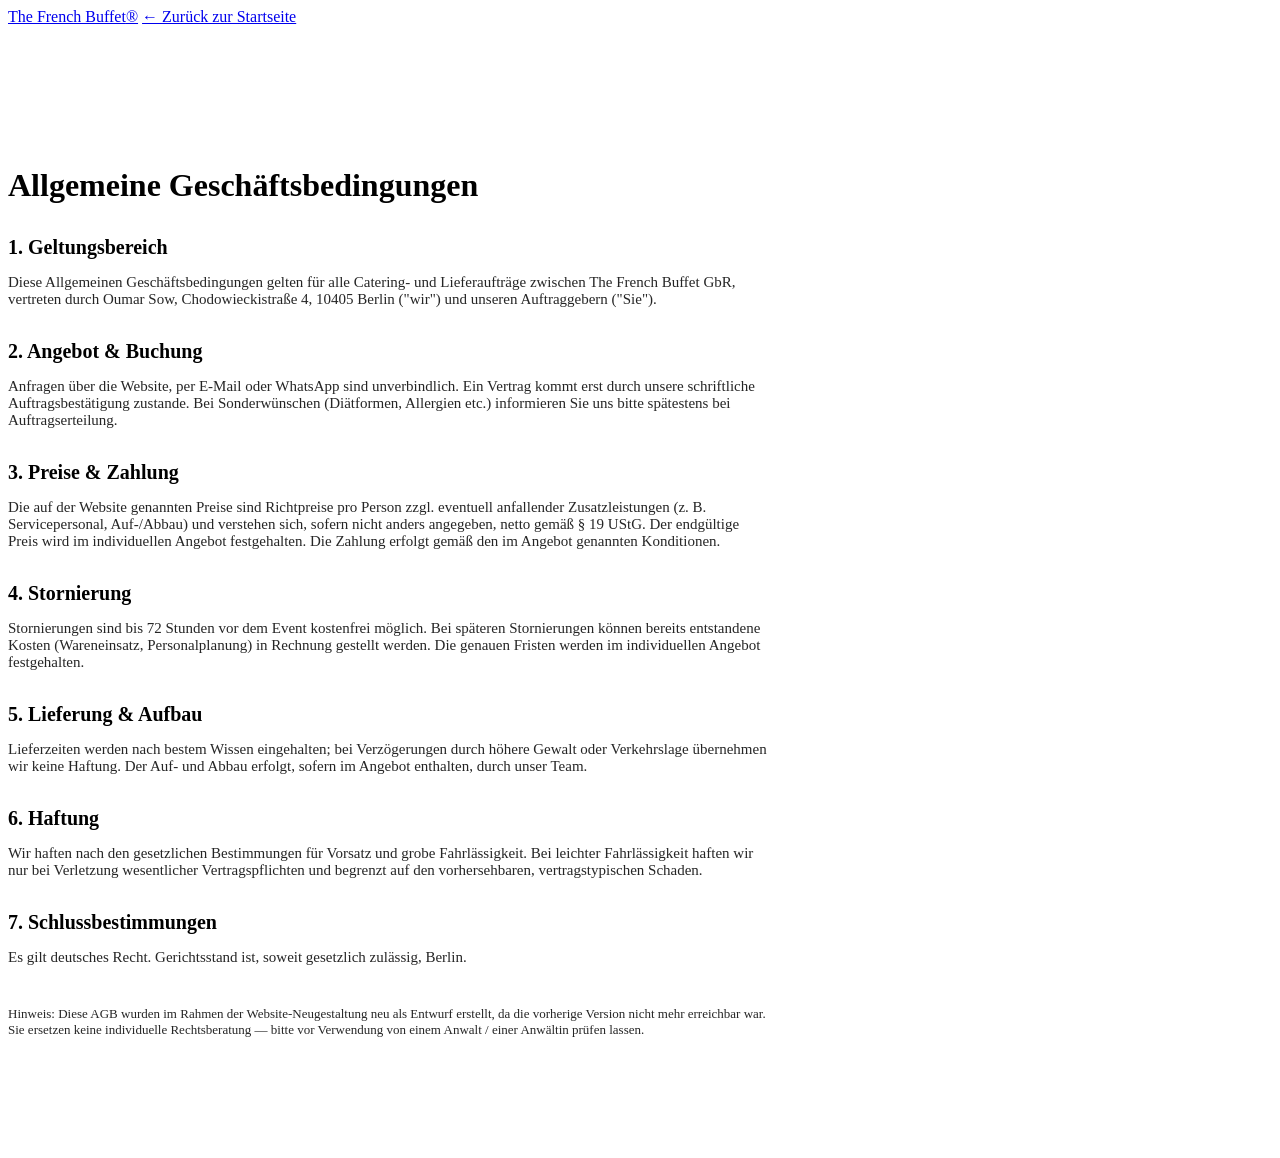
==== agb.html @ f5713ed5 "Add files via upload" ====
<!DOCTYPE html>
<html lang="de">
<head>
<meta charset="UTF-8">
<meta name="viewport" content="width=device-width, initial-scale=1">
<title>AGB — The French Buffet</title>
<meta name="robots" content="noindex">
<link rel="stylesheet" href="https://fonts.googleapis.com/css2?family=Cormorant+Garamond:wght@400;600&family=Inter:wght@300;400;500&display=swap">
<link rel="stylesheet" href="/css/styles.css">
<style>
  .legal{padding:120px 0 100px;max-width:760px}
  .legal h1{margin-bottom:32px}
  .legal h2{font-size:20px;margin:32px 0 12px}
  .legal p,.legal li{margin-bottom:12px;opacity:.85;font-size:15px}
  .legal ul{padding-left:20px;list-style:disc;margin-bottom:16px}
  .legal a{color:var(--burgundy);text-decoration:underline}
</style>
</head>
<body>
<header class="site-header">
  <div class="header-inner">
    <a href="/" class="logo">The French Buffet<span class="reg">®</span></a>
    <a href="/#top" class="btn btn-outline btn-sm">← Zurück zur Startseite</a>
  </div>
</header>

<div class="container legal">
  <h1>Allgemeine Geschäftsbedingungen</h1>

  <h2>1. Geltungsbereich</h2>
  <p>Diese Allgemeinen Geschäftsbedingungen gelten für alle Catering- und Lieferaufträge zwischen
  The French Buffet GbR, vertreten durch Oumar Sow, Chodowieckistraße 4, 10405 Berlin ("wir") und
  unseren Auftraggebern ("Sie").</p>

  <h2>2. Angebot &amp; Buchung</h2>
  <p>Anfragen über die Website, per E-Mail oder WhatsApp sind unverbindlich. Ein Vertrag kommt erst
  durch unsere schriftliche Auftragsbestätigung zustande. Bei Sonderwünschen (Diätformen, Allergien
  etc.) informieren Sie uns bitte spätestens bei Auftragserteilung.</p>

  <h2>3. Preise &amp; Zahlung</h2>
  <p>Die auf der Website genannten Preise sind Richtpreise pro Person zzgl. eventuell anfallender
  Zusatzleistungen (z. B. Servicepersonal, Auf-/Abbau) und verstehen sich, sofern nicht anders
  angegeben, netto gemäß § 19 UStG. Der endgültige Preis wird im individuellen Angebot festgehalten.
  Die Zahlung erfolgt gemäß den im Angebot genannten Konditionen.</p>

  <h2>4. Stornierung</h2>
  <p>Stornierungen sind bis 72 Stunden vor dem Event kostenfrei möglich. Bei späteren Stornierungen
  können bereits entstandene Kosten (Wareneinsatz, Personalplanung) in Rechnung gestellt werden. Die
  genauen Fristen werden im individuellen Angebot festgehalten.</p>

  <h2>5. Lieferung &amp; Aufbau</h2>
  <p>Lieferzeiten werden nach bestem Wissen eingehalten; bei Verzögerungen durch höhere Gewalt oder
  Verkehrslage übernehmen wir keine Haftung. Der Auf- und Abbau erfolgt, sofern im Angebot enthalten,
  durch unser Team.</p>

  <h2>6. Haftung</h2>
  <p>Wir haften nach den gesetzlichen Bestimmungen für Vorsatz und grobe Fahrlässigkeit. Bei leichter
  Fahrlässigkeit haften wir nur bei Verletzung wesentlicher Vertragspflichten und begrenzt auf den
  vorhersehbaren, vertragstypischen Schaden.</p>

  <h2>7. Schlussbestimmungen</h2>
  <p>Es gilt deutsches Recht. Gerichtsstand ist, soweit gesetzlich zulässig, Berlin.</p>

  <p class="muted" style="margin-top:40px;font-size:13px">
  Hinweis: Diese AGB wurden im Rahmen der Website-Neugestaltung neu als Entwurf erstellt, da die
  vorherige Version nicht mehr erreichbar war. Sie ersetzen keine individuelle Rechtsberatung — bitte
  vor Verwendung von einem Anwalt / einer Anwältin prüfen lassen.</p>
</div>
</body>
</html>
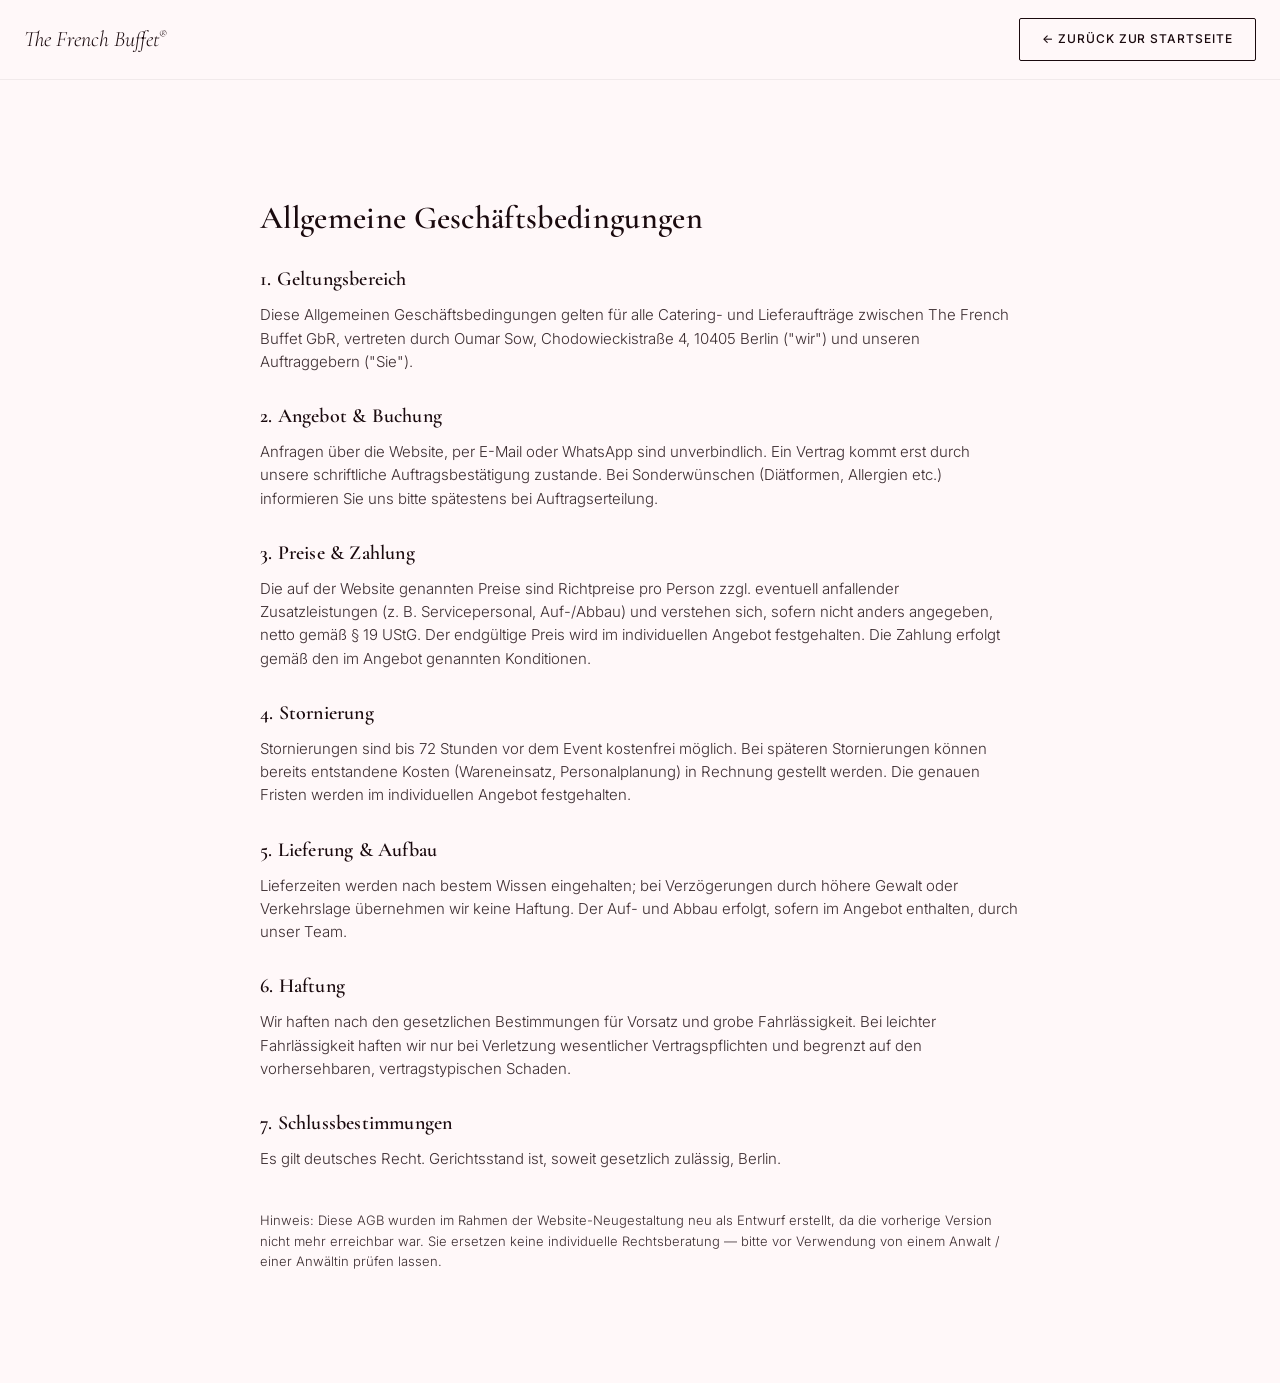
==== commit d92eb6f9: "Add files via upload" ====
--- a/agb.html
+++ b/agb.html
@@ -6,7 +6,7 @@
 <title>AGB — The French Buffet</title>
 <meta name="robots" content="noindex">
 <link rel="stylesheet" href="https://fonts.googleapis.com/css2?family=Cormorant+Garamond:wght@400;600&family=Inter:wght@300;400;500&display=swap">
-<link rel="stylesheet" href="/css/styles.css">
+<link rel="stylesheet" href="css/styles.css">
 <style>
   .legal{padding:120px 0 100px;max-width:760px}
   .legal h1{margin-bottom:32px}
@@ -19,8 +19,8 @@
 <body>
 <header class="site-header">
   <div class="header-inner">
-    <a href="/" class="logo">The French Buffet<span class="reg">®</span></a>
-    <a href="/#top" class="btn btn-outline btn-sm">← Zurück zur Startseite</a>
+    <a href="index.html" class="logo">The French Buffet<span class="reg">®</span></a>
+    <a href="index.html#top" class="btn btn-outline btn-sm">← Zurück zur Startseite</a>
   </div>
 </header>
 
--- a/css/styles.css
+++ b/css/styles.css
@@ -0,0 +1,278 @@
+/* ===== The French Buffet — design tokens ===== */
+:root{
+  --cream:#FFF8F9;
+  --cream-2:#F5E8EC;
+  --dark:#1A0A0E;
+  --burgundy:#6B1A2A;
+  --burgundy-dark:#4a1220;
+  --gold:#D4AF37;
+  --gold-soft:rgba(212,175,55,.35);
+  --serif:'Cormorant Garamond',Georgia,serif;
+  --sans:'Inter',system-ui,sans-serif;
+  --max:1280px;
+}
+
+*{box-sizing:border-box;margin:0;padding:0}
+html{scroll-behavior:smooth}
+body{
+  font-family:var(--sans);
+  font-weight:300;
+  color:var(--dark);
+  background:var(--cream);
+  line-height:1.55;
+  -webkit-font-smoothing:antialiased;
+}
+img{max-width:100%;display:block}
+a{color:inherit;text-decoration:none}
+ul{list-style:none}
+h1,h2,h3{font-family:var(--serif);font-weight:600;letter-spacing:.01em;line-height:1.15}
+h2{font-size:clamp(28px,4vw,42px)}
+h3{font-size:22px}
+.container{max-width:var(--max);margin:0 auto;padding:0 24px}
+.section{padding:96px 0}
+.center{text-align:center}
+.muted{opacity:.7}
+.small{font-size:13px}
+.light{color:var(--cream)}
+
+.eyebrow{
+  font-size:13px;letter-spacing:.14em;text-transform:uppercase;
+  color:var(--burgundy);font-weight:500;margin-bottom:14px;
+}
+.eyebrow.light{color:var(--gold)}
+
+/* ===== Buttons ===== */
+.btn{
+  display:inline-flex;align-items:center;gap:8px;justify-content:center;
+  padding:14px 28px;border-radius:2px;font-size:13px;letter-spacing:.08em;
+  text-transform:uppercase;font-weight:500;border:1px solid transparent;
+  cursor:pointer;transition:all .25s ease;
+}
+.btn-primary{background:var(--burgundy);color:var(--cream);border-color:var(--burgundy)}
+.btn-primary:hover{background:var(--burgundy-dark)}
+.btn-outline{border-color:var(--dark);color:var(--dark)}
+.btn-outline:hover{background:var(--dark);color:var(--cream)}
+.btn-outline-light{border-color:rgba(255,255,255,.4);color:var(--cream)}
+.btn-outline-light:hover{background:rgba(255,255,255,.1)}
+.btn-sm{padding:11px 22px;font-size:12px}
+.btn-block{width:100%}
+
+/* ===== Header ===== */
+.site-header{
+  position:sticky;top:0;z-index:50;background:rgba(255,248,249,.92);
+  backdrop-filter:blur(8px);border-bottom:1px solid rgba(26,10,14,.06);
+}
+.header-inner{
+  max-width:var(--max);margin:0 auto;padding:18px 24px;
+  display:flex;align-items:center;justify-content:space-between;gap:24px;
+}
+.logo{font-family:var(--serif);font-size:22px;font-style:italic}
+.reg{font-size:11px;vertical-align:super;font-style:normal}
+.main-nav{display:flex;gap:32px}
+.main-nav a{font-size:13px;letter-spacing:.06em;text-transform:uppercase;opacity:.8}
+.main-nav a:hover{opacity:1;color:var(--burgundy)}
+.header-actions{display:flex;align-items:center;gap:16px}
+.lang-switch{display:flex;border:1px solid rgba(26,10,14,.15);border-radius:2px;overflow:hidden}
+.lang-btn{padding:6px 10px;font-size:11px;letter-spacing:.05em;background:none;border:none;cursor:pointer;color:var(--dark);opacity:.6}
+.lang-btn.active{background:var(--burgundy);color:var(--cream);opacity:1}
+.burger{display:none;flex-direction:column;gap:4px;background:none;border:none;cursor:pointer;padding:6px}
+.burger span{width:22px;height:2px;background:var(--dark)}
+.mobile-nav{display:none;flex-direction:column;padding:8px 24px 24px;gap:4px}
+.mobile-nav a{padding:12px 0;border-bottom:1px solid rgba(26,10,14,.08);font-size:14px;text-transform:uppercase;letter-spacing:.05em}
+
+/* ===== Hero ===== */
+.hero{
+  position:relative;min-height:92vh;display:flex;align-items:center;
+  background-size:cover;background-position:center;color:var(--cream);
+}
+.hero-overlay{
+  position:absolute;inset:0;
+  background:linear-gradient(90deg,rgba(26,10,14,.82) 0%,rgba(26,10,14,.55) 55%,rgba(26,10,14,.25) 100%);
+}
+.hero-content{position:relative;max-width:720px;padding:0 24px;margin-left:min(6vw,80px)}
+.hero .eyebrow{color:var(--gold)}
+.hero h1{font-size:clamp(40px,7vw,84px);color:var(--cream)}
+.hero h1 em{color:#e79bab;font-style:italic;font-weight:400}
+.hero-sub{margin-top:20px;font-size:18px;max-width:460px;opacity:.92}
+.hero-ctas{display:flex;gap:14px;margin-top:32px;flex-wrap:wrap}
+.delivery-badge{margin-top:18px;font-size:13px;opacity:.7}
+.scroll-hint{
+  position:absolute;right:32px;bottom:32px;writing-mode:vertical-rl;
+  font-size:11px;letter-spacing:.2em;opacity:.6;color:var(--cream);
+}
+
+/* ===== Marquee ===== */
+.marquee{background:var(--burgundy);overflow:hidden;padding:16px 0}
+.marquee-track{display:flex;gap:48px;white-space:nowrap;animation:scroll 28s linear infinite;width:max-content}
+.marquee-track span{color:var(--cream);font-size:13px;letter-spacing:.12em;opacity:.85}
+@keyframes scroll{from{transform:translateX(0)}to{transform:translateX(-50%)}}
+
+/* ===== About ===== */
+.about-grid{display:grid;grid-template-columns:1.2fr 1fr;gap:64px;align-items:center;margin-bottom:80px}
+.about-text p{margin-bottom:16px;opacity:.85}
+.check-list li{position:relative;padding-left:22px;margin-bottom:10px;opacity:.85;font-size:15px}
+.check-list li::before{content:'—';position:absolute;left:0;color:var(--burgundy)}
+.check-list.light li::before{color:var(--gold)}
+.about-image img{border-radius:4px;box-shadow:0 20px 50px rgba(26,10,14,.15)}
+
+.features{display:grid;grid-template-columns:repeat(4,1fr);gap:32px;text-align:center}
+.feature-icon{font-size:26px;display:block;margin:0 auto 14px;width:56px;height:56px;line-height:56px;background:var(--cream-2);border-radius:4px}
+.feature h3{font-size:19px;margin-bottom:8px}
+.feature p{font-size:14px;opacity:.75}
+
+/* ===== Gallery ===== */
+.gallery-section{background:var(--cream-2)}
+.gallery-filters{display:flex;justify-content:center;gap:12px;margin:28px 0 40px;flex-wrap:wrap}
+.filter-btn{
+  padding:9px 18px;border:1px solid rgba(26,10,14,.2);background:none;
+  font-size:12px;letter-spacing:.08em;cursor:pointer;border-radius:2px;color:var(--dark);
+}
+.filter-btn.active,.filter-btn:hover{background:var(--burgundy);border-color:var(--burgundy);color:var(--cream)}
+
+.masonry{column-count:4;column-gap:16px}
+@media(max-width:1024px){.masonry{column-count:3}}
+@media(max-width:680px){.masonry{column-count:2}}
+.masonry-item{
+  position:relative;break-inside:avoid;margin-bottom:16px;border-radius:4px;
+  overflow:hidden;cursor:pointer;background:#000;
+}
+.masonry-item img,.masonry-item video{width:100%;display:block;transition:transform .4s ease}
+.masonry-item:hover img,.masonry-item:hover video{transform:scale(1.03)}
+.masonry-item[data-cat-hidden]{display:none}
+.masonry-overlay{
+  position:absolute;inset:0;background:linear-gradient(0deg,rgba(0,0,0,.65) 0%,transparent 45%);
+  opacity:0;transition:opacity .25s ease;display:flex;align-items:flex-end;padding:16px;
+}
+.masonry-item:hover .masonry-overlay{opacity:1}
+.masonry-overlay span{color:#fff;font-size:13px;letter-spacing:.04em}
+.play-btn{
+  position:absolute;top:50%;left:50%;transform:translate(-50%,-50%);
+  width:52px;height:52px;border-radius:50%;background:rgba(255,255,255,.85);
+  border:none;font-size:16px;cursor:pointer;color:var(--burgundy);
+}
+
+/* ===== Testimonials ===== */
+.testimonials{background:var(--dark);color:var(--cream)}
+.testimonial-card{max-width:640px;margin:0 auto;text-align:center}
+.stars{color:var(--gold);font-size:20px;letter-spacing:4px;margin-bottom:20px}
+.quote{font-family:var(--serif);font-size:24px;font-style:italic;line-height:1.4;margin-bottom:20px}
+.author{opacity:.8;font-size:14px}
+.google-cta{
+  margin-top:64px;padding-top:48px;border-top:1px solid rgba(255,255,255,.12);
+  display:flex;align-items:center;justify-content:space-between;gap:24px;flex-wrap:wrap;
+}
+.google-cta-text p:first-child{font-size:18px;margin-bottom:6px;font-family:var(--serif)}
+.google-cta-text .muted{font-size:14px}
+
+/* ===== Offers ===== */
+.offer-grid{display:grid;grid-template-columns:repeat(3,1fr);gap:28px;margin-top:48px}
+.offer-card{
+  border:1px solid var(--gold-soft);border-radius:4px;padding:32px 28px;
+  position:relative;transition:border-color .25s ease,transform .25s ease;background:var(--cream);
+}
+.offer-card:hover{border-color:rgba(212,175,55,.75);transform:translateY(-3px)}
+.offer-card.featured{background:var(--cream-2)}
+.offer-tag{
+  display:inline-block;font-size:10px;letter-spacing:.1em;padding:4px 10px;
+  border-radius:2px;background:var(--cream-2);color:var(--burgundy);margin-bottom:14px;
+}
+.offer-tag.gold{background:var(--gold);color:var(--dark)}
+.card-icon{font-size:24px;display:block;margin-bottom:10px}
+.offer-kicker{font-size:11px;letter-spacing:.08em;opacity:.6;margin:6px 0 12px}
+.offer-card p{font-size:14px;opacity:.85;margin-bottom:14px}
+.offer-card ul{margin-bottom:18px}
+.offer-card ul li{font-size:13px;opacity:.75;padding-left:16px;position:relative;margin-bottom:6px}
+.offer-card ul li::before{content:'·';position:absolute;left:0;color:var(--burgundy)}
+.price-hint{font-size:14px;padding-top:14px;border-top:1px solid rgba(26,10,14,.08)}
+.price-hint strong{color:var(--burgundy);font-size:17px}
+.menu-card{display:flex;flex-direction:column;justify-content:center;text-align:center;background:var(--cream-2)}
+.menu-card .btn{margin-top:10px;align-self:center}
+
+/* ===== Actus ===== */
+.actus{background:var(--cream-2)}
+.actus-grid{display:grid;grid-template-columns:repeat(3,1fr);gap:28px;margin-top:48px}
+.actus-card{background:var(--cream);border-radius:4px;overflow:hidden;box-shadow:0 10px 30px rgba(26,10,14,.06)}
+.actus-card img{height:200px;object-fit:cover;width:100%}
+.actus-body{padding:22px}
+.actus-date{font-size:11px;letter-spacing:.1em;text-transform:uppercase;color:var(--burgundy);margin-bottom:8px}
+.actus-card h3{font-size:18px;margin-bottom:8px}
+.actus-card p:last-child{font-size:14px;opacity:.8}
+
+/* ===== Contact ===== */
+.contact{background:var(--dark);color:var(--cream)}
+.contact-grid{display:grid;grid-template-columns:1fr 1fr;gap:64px}
+.contact-text .btn{margin-top:28px}
+.contact-form{background:rgba(255,255,255,.04);padding:36px;border-radius:4px;display:flex;flex-direction:column;gap:18px}
+.contact-form label{display:flex;flex-direction:column;gap:8px;font-size:12px;letter-spacing:.06em;text-transform:uppercase;opacity:.8}
+.contact-form input,.contact-form select,.contact-form textarea{
+  background:rgba(255,255,255,.06);border:1px solid rgba(255,255,255,.15);
+  border-radius:2px;padding:12px 14px;color:var(--cream);font-family:var(--sans);font-size:14px;
+}
+.contact-form select option{color:#000}
+.form-note{text-align:center;font-size:12px;opacity:.6}
+
+/* ===== Footer ===== */
+.site-footer{background:var(--dark);color:var(--cream);padding-top:72px}
+.footer-grid{display:grid;grid-template-columns:1.4fr 1fr 1fr 1fr;gap:40px;padding-bottom:48px}
+.footer-logo{font-size:22px;margin-bottom:10px}
+.site-footer .eyebrow{color:var(--gold);font-size:11px}
+.footer-heading{font-size:12px;letter-spacing:.1em;color:var(--gold);margin-bottom:16px}
+.site-footer a{display:block;font-size:14px;opacity:.8;margin-bottom:10px}
+.site-footer a:hover{opacity:1}
+.socials{display:flex;gap:10px;margin-top:18px}
+.socials a{
+  width:34px;height:34px;border:1px solid rgba(255,255,255,.2);border-radius:50%;
+  display:flex;align-items:center;justify-content:center;margin:0;
+}
+.footer-bottom{
+  border-top:1px solid rgba(255,255,255,.1);padding:24px;display:flex;
+  justify-content:space-between;flex-wrap:wrap;gap:12px;font-size:13px;opacity:.6;
+}
+.footer-legal{display:flex;gap:20px}
+.footer-legal a{margin:0}
+
+/* ===== WhatsApp float ===== */
+.whatsapp-float{
+  position:fixed;bottom:24px;right:24px;width:56px;height:56px;background:#25D366;
+  color:#fff;border-radius:50%;display:flex;align-items:center;justify-content:center;
+  font-size:24px;z-index:60;box-shadow:0 8px 20px rgba(0,0,0,.25);
+}
+
+/* ===== Lightbox ===== */
+.lightbox{
+  display:none;position:fixed;inset:0;background:rgba(10,4,6,.94);z-index:100;
+  align-items:center;justify-content:center;padding:40px;
+}
+.lightbox.open{display:flex}
+.lightbox img{max-width:90vw;max-height:88vh;border-radius:4px}
+.lightbox-close{
+  position:absolute;top:24px;right:32px;background:none;border:none;
+  color:#fff;font-size:28px;cursor:pointer;
+}
+
+/* ===== Responsive ===== */
+@media(max-width:960px){
+  .main-nav{display:none}
+  .burger{display:flex}
+  .mobile-nav.open{display:flex}
+  .header-inner{padding:14px 16px;gap:10px}
+  .header-actions{gap:8px}
+  .header-actions .btn-sm{display:none}
+  .lang-btn{padding:6px 8px;font-size:10px}
+  .logo{font-size:18px}
+  .about-grid{grid-template-columns:1fr}
+  .about-image{order:-1}
+  .features{grid-template-columns:repeat(2,1fr)}
+  .offer-grid{grid-template-columns:1fr 1fr}
+  .actus-grid{grid-template-columns:1fr}
+  .contact-grid{grid-template-columns:1fr}
+  .footer-grid{grid-template-columns:1fr 1fr}
+}
+@media(max-width:600px){
+  .section{padding:64px 0}
+  .features{grid-template-columns:1fr 1fr}
+  .offer-grid{grid-template-columns:1fr}
+  .footer-grid{grid-template-columns:1fr}
+  .hero-content{margin-left:0}
+  .google-cta{flex-direction:column;align-items:flex-start}
+}
